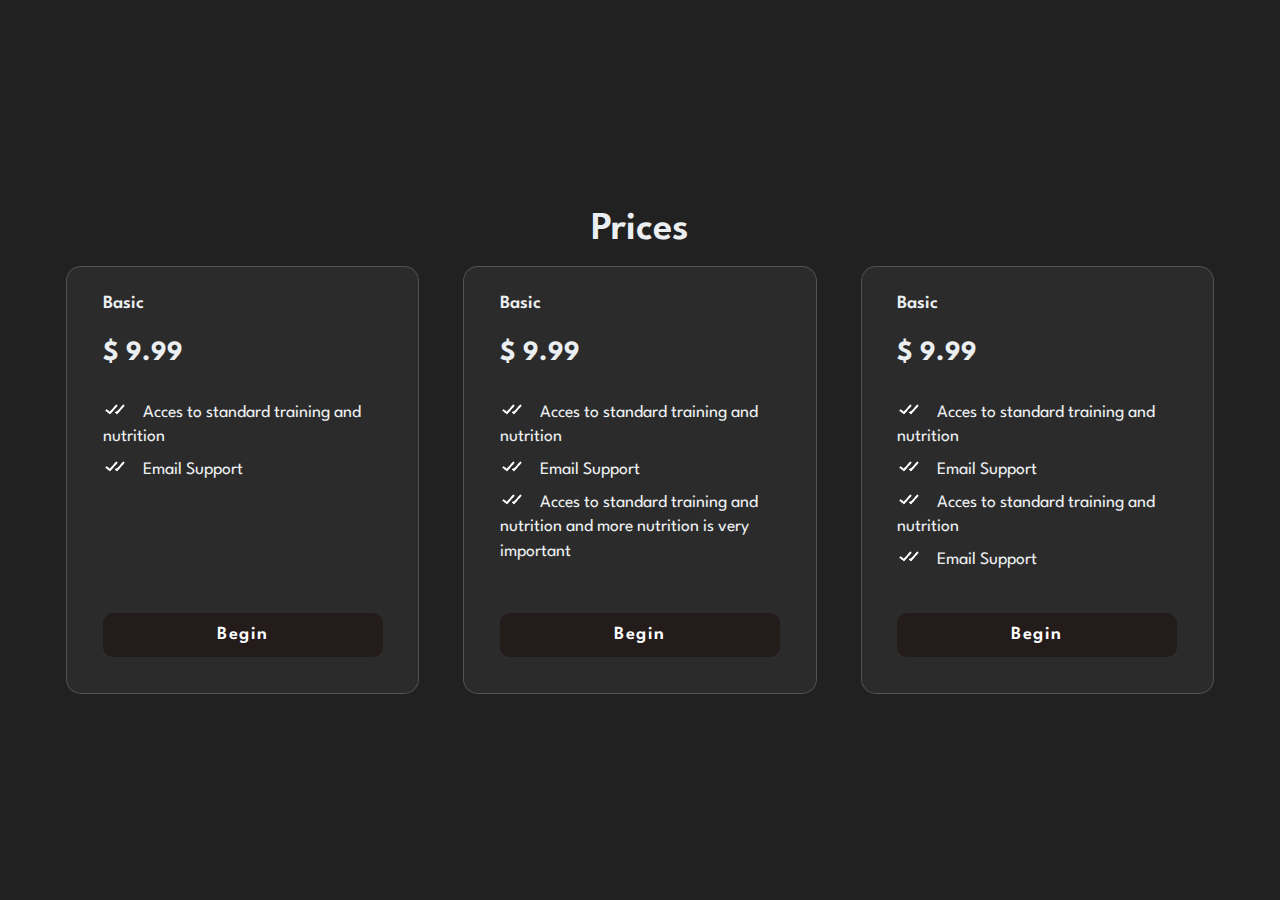
==== index.html @ c5732914 "feature: add .js" ====
<!DOCTYPE html>
<html lang="es">
  <head>
    <meta charset="UTF-8" />
    <meta name="viewport" content="width=device-width, initial-scale=1.0" />
    <title>Card 2</title>
    <link rel="stylesheet" href="./styles/styles.css" />
  </head>
  <body>
    <main class="main">
      <h1 class="main__heading">Prices</h1>
      <div class="main__cards cards">
        <div class="cards__inner">
          <div class="cards__card card">
            <h2 class="card__heading">Basic</h2>
            <p class="card__price">$ 9.99</p>
            <ul role="list" class="card__bullets">
              <li>Acces to standard training and nutrition</li>
              <li>Email Support</li>
            </ul>
            <a href="#" class="card__cta cta">Begin</a>
          </div>
          <div class="cards__card card">
            <h2 class="card__heading">Basic</h2>
            <p class="card__price">$ 9.99</p>
            <ul role="list" class="card__bullets">
              <li>Acces to standard training and nutrition</li>
              <li>Email Support</li>
              <li>Acces to standard training and nutrition and more nutrition is very important</li>
            </ul>
            <a href="#pro" class="card__cta cta">Begin</a>
          </div>
          <div class="cards__card card">
            <h2 class="card__heading">Basic</h2>
            <p class="card__price">$ 9.99</p>
            <ul role="list" class="card__bullets flow">
              <li>Acces to standard training and nutrition</li>
              <li>Email Support</li>
              <li>Acces to standard training and nutrition</li>
              <li>Email Support</li>
            </ul>
            <a href="#ultimate" class="card__cta cta">Begin</a>
          </div>
        </div>
      </div>
    </main>
  </body>
</html>
---- styles/styles.css ----
@import url("https://fonts.googleapis.com/css2?family=League+Spartan:wght@200;300;400;500;600;700;800;900&display=swap");

* {
  margin: 0;
  padding: 0;
  box-sizing: border-box;
  font-family: "League Spartan", sistem-ui, sans-serif;
}
body {
  height: 100vh;
  display: grid;
  place-items: center;
  font-size: 1.1rem;
  line-height: 1.2;
  background: #212121;
  color: #ddd;
}
ul {
  list-style: none;
}
.main {
  max-width: 75rem;
  padding: 3em 1.5em;
  .main__heading {
    font-weight: 600;
    font-size: 2.25em;
    margin-bottom: 0.75rem;
    text-align: center;
    color: #eceff1;
  }
  .cards {
    position: relative;
    .cards__inner {
      display: flex;
      flex-wrap: wrap;
      gap: 2.5em;
    }
  }
}
.card {
  --hsl: var(--hue), var(--saturacion), var(--luminosidad);
  display: grid;
  flex: 1 1 14rem; /* IMPORTANTE para el tamaño de los cuadros Y EL RESPONSIVE*/
  grid-template-rows: auto auto auto 1fr;
  align-items: start;
  gap: 1.25em;
  color: #eceff1;
  background-color: #2b2b2b;
  border: 1px solid #eceff133;
  border-radius: 15px;
  padding: 1.5em 2em;
  transition: 400ms background ease;
  &:hover {
    background: hsla(var(--hsl), 0.1);
  }
  &:nth-child(1) {
    --hue: 165;
    --saturacion: 82.26%;
    --luminosidad: 51.37%;
  }
  &:nth-child(2) {
    --hue: 291;
    --saturacion: 95%;
    --luminosidad: 61%;
  }
  &:nth-child(3) {
    --hue: 338;
    --saturacion: 100%;
    --luminosidad: 48%;
  }
  .card__heading{
    font-size: 1.05em;
    font-weight: 600;
  }
  .card__price{
    font-size: 1.75rem;
    font-weight: 700;
  }
  .card__bullets {
    line-height: 1.4;
    > li {
      /* Afecta hijos directos*/
      &::before {
        display: inline-block;
        content: url("[data-uri]");
        margin-right: 1rem;
        transform: translateY(0.25rem);
      }
    }
  }
  .cta{
    display: block;
    align-self: end;
    margin: 1em 0  0.5em 0;
    text-align: center;
    text-decoration: none;
    color: #fff;
    background-color: #241b1b;
    padding: 0.7rem;
    border-radius: 10px;
    font-size: 1.15rem;
    font-weight: 600;
    letter-spacing: 1.5px;
    cursor: pointer;
    &:hover{
      background-color: hsla(42, 100%, 35%, 0.08);
    }
  }
}
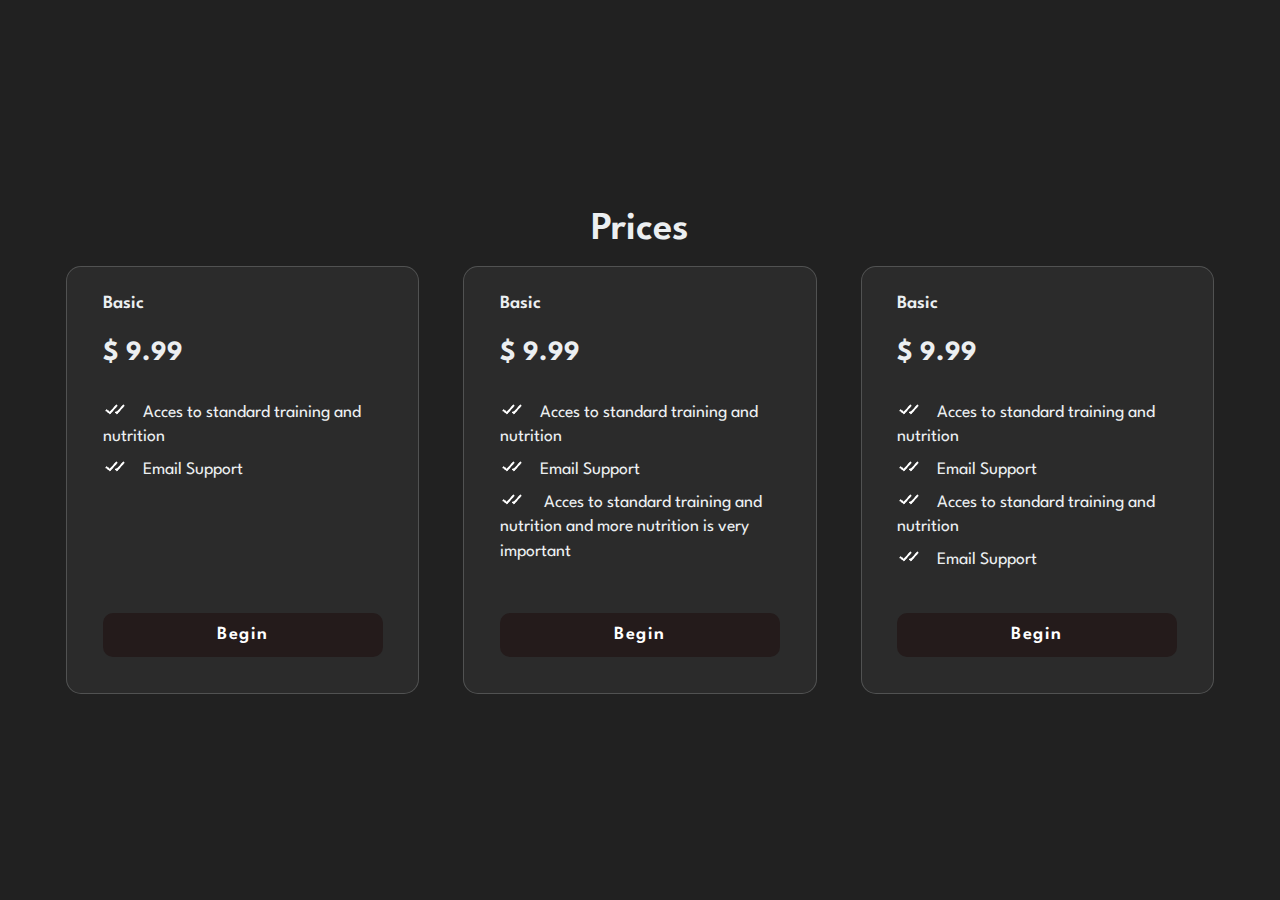
==== commit 88768718: "feature: .js" ====
--- a/index.html
+++ b/index.html
@@ -26,7 +26,10 @@
             <ul role="list" class="card__bullets">
               <li>Acces to standard training and nutrition</li>
               <li>Email Support</li>
-              <li>Acces to standard training and nutrition and more nutrition is very important</li>
+              <li>
+                Acces to standard training and nutrition and more nutrition is
+                very important
+              </li>
             </ul>
             <a href="#pro" class="card__cta cta">Begin</a>
           </div>
@@ -42,7 +45,9 @@
             <a href="#ultimate" class="card__cta cta">Begin</a>
           </div>
         </div>
+        <div class="overlay cards__inner"></div>
       </div>
     </main>
+    <script src="./index.js"></script>
   </body>
 </html>
--- a/styles/styles.css
+++ b/styles/styles.css
@@ -107,3 +107,24 @@
     }
   }
 }
+.overlay{
+  position: absolute;
+  inset: 0;
+  pointer-events: none;
+  user-select: none;
+  opacity: var(--opacity, 0);
+  mask: radial-gradient(
+    25rem 25rem at var(--x) var(--y), #000 1%, transparent 50%
+  );
+  .card{
+    background-color: hsla(var(--hsl),0.15);
+    border-color: hsla(var(--hsl),1);
+    box-shadow: 0 0 0 1px inset hsl(var(--hsl));
+  }
+  .cta{
+    display: block;
+    width: 100%;
+    background-color: hsl(var(--hsl));
+    box-shadow: 0 0 0 1px hsl(var(--hsl));
+  }
+}
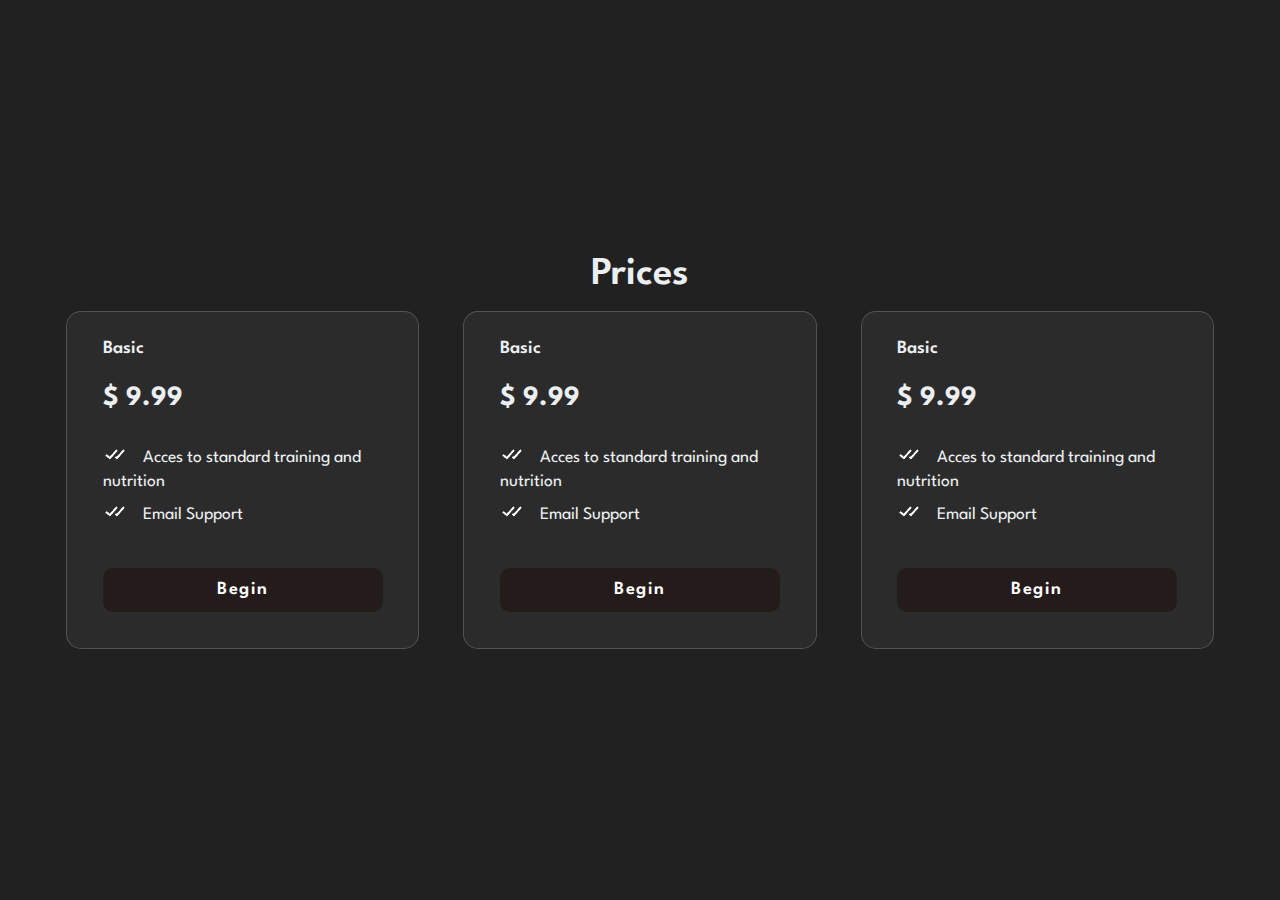
==== commit 48b683b1: "feature: fix .html" ====
--- a/index.html
+++ b/index.html
@@ -1,53 +1,45 @@
 <!DOCTYPE html>
 <html lang="es">
-  <head>
-    <meta charset="UTF-8" />
-    <meta name="viewport" content="width=device-width, initial-scale=1.0" />
-    <title>Card 2</title>
-    <link rel="stylesheet" href="./styles/styles.css" />
-  </head>
-  <body>
-    <main class="main">
-      <h1 class="main__heading">Prices</h1>
-      <div class="main__cards cards">
-        <div class="cards__inner">
-          <div class="cards__card card">
-            <h2 class="card__heading">Basic</h2>
-            <p class="card__price">$ 9.99</p>
-            <ul role="list" class="card__bullets">
-              <li>Acces to standard training and nutrition</li>
-              <li>Email Support</li>
-            </ul>
-            <a href="#" class="card__cta cta">Begin</a>
-          </div>
-          <div class="cards__card card">
-            <h2 class="card__heading">Basic</h2>
-            <p class="card__price">$ 9.99</p>
-            <ul role="list" class="card__bullets">
-              <li>Acces to standard training and nutrition</li>
-              <li>Email Support</li>
-              <li>
-                Acces to standard training and nutrition and more nutrition is
-                very important
-              </li>
-            </ul>
-            <a href="#pro" class="card__cta cta">Begin</a>
-          </div>
-          <div class="cards__card card">
-            <h2 class="card__heading">Basic</h2>
-            <p class="card__price">$ 9.99</p>
-            <ul role="list" class="card__bullets flow">
-              <li>Acces to standard training and nutrition</li>
-              <li>Email Support</li>
-              <li>Acces to standard training and nutrition</li>
-              <li>Email Support</li>
-            </ul>
-            <a href="#ultimate" class="card__cta cta">Begin</a>
-          </div>
+<head>
+  <meta charset="UTF-8">
+  <meta name="viewport" content="width=device-width, initial-scale=1.0">
+  <title>Card 2</title>
+  <link rel="stylesheet" href="./styles/styles.css">
+</head>
+<body>
+  <main class="main">
+    <h1 class="main__heading">Prices</h1>
+    <div class="main__cards cards">
+      <div class="cards__inner">
+        <div class="cards__card card">
+          <h2 class="card__heading">Basic</h2>
+          <p class="card__price">$ 9.99</p>
+          <ul role="list" class="card__bullets">
+            <li>Acces to standard training and nutrition</li>
+            <li>Email Support</li>
+          </ul>
+          <a href="#" class="card__cta cta">Begin</a>
         </div>
-        <div class="overlay cards__inner"></div>
+        <div class="cards__card card">
+          <h2 class="card__heading">Basic</h2>
+          <p class="card__price">$ 9.99</p>
+          <ul role="list" class="card__bullets">
+            <li>Acces to standard training and nutrition</li>
+            <li>Email Support</li>
+          </ul>
+          <a href="#" class="card__cta cta">Begin</a>
+        </div>
+        <div class="cards__card card">
+          <h2 class="card__heading">Basic</h2>
+          <p class="card__price">$ 9.99</p>
+          <ul role="list" class="card__bullets">
+            <li>Acces to standard training and nutrition</li>
+            <li>Email Support</li>
+          </ul>
+          <a href="#" class="card__cta cta">Begin</a>
+        </div>
       </div>
-    </main>
-    <script src="./index.js"></script>
-  </body>
-</html>
+    </div>
+  </main>
+</body>
+</html>--- a/styles/styles.css
+++ b/styles/styles.css
@@ -50,9 +50,6 @@
   border-radius: 15px;
   padding: 1.5em 2em;
   transition: 400ms background ease;
-  &:hover {
-    background: hsla(var(--hsl), 0.1);
-  }
   &:nth-child(1) {
     --hue: 165;
     --saturacion: 82.26%;
@@ -68,7 +65,11 @@
     --saturacion: 100%;
     --luminosidad: 48%;
   }
-  .card__heading{
+    &:hover {
+    --luminosidad: 98%;
+    background: hsla(var(--hsl), 0.1);
+  }
+.card__heading{
     font-size: 1.05em;
     font-weight: 600;
   }
@@ -112,16 +113,20 @@
   inset: 0;
   pointer-events: none;
   user-select: none;
-  opacity: var(--opacity, 0);
+  -webkit-mask: radial-gradient(
+    25rem 25rem at var(--x) var(--y), #000 1%, transparent 50%
+  );  opacity: var(--opacity, 0);
   mask: radial-gradient(
     25rem 25rem at var(--x) var(--y), #000 1%, transparent 50%
   );
+  transition: 0.5s ease;
   .card{
     background-color: hsla(var(--hsl),0.15);
     border-color: hsla(var(--hsl),1);
     box-shadow: 0 0 0 1px inset hsl(var(--hsl));
   }
   .cta{
+    grid-row: -1;
     display: block;
     width: 100%;
     background-color: hsl(var(--hsl));
